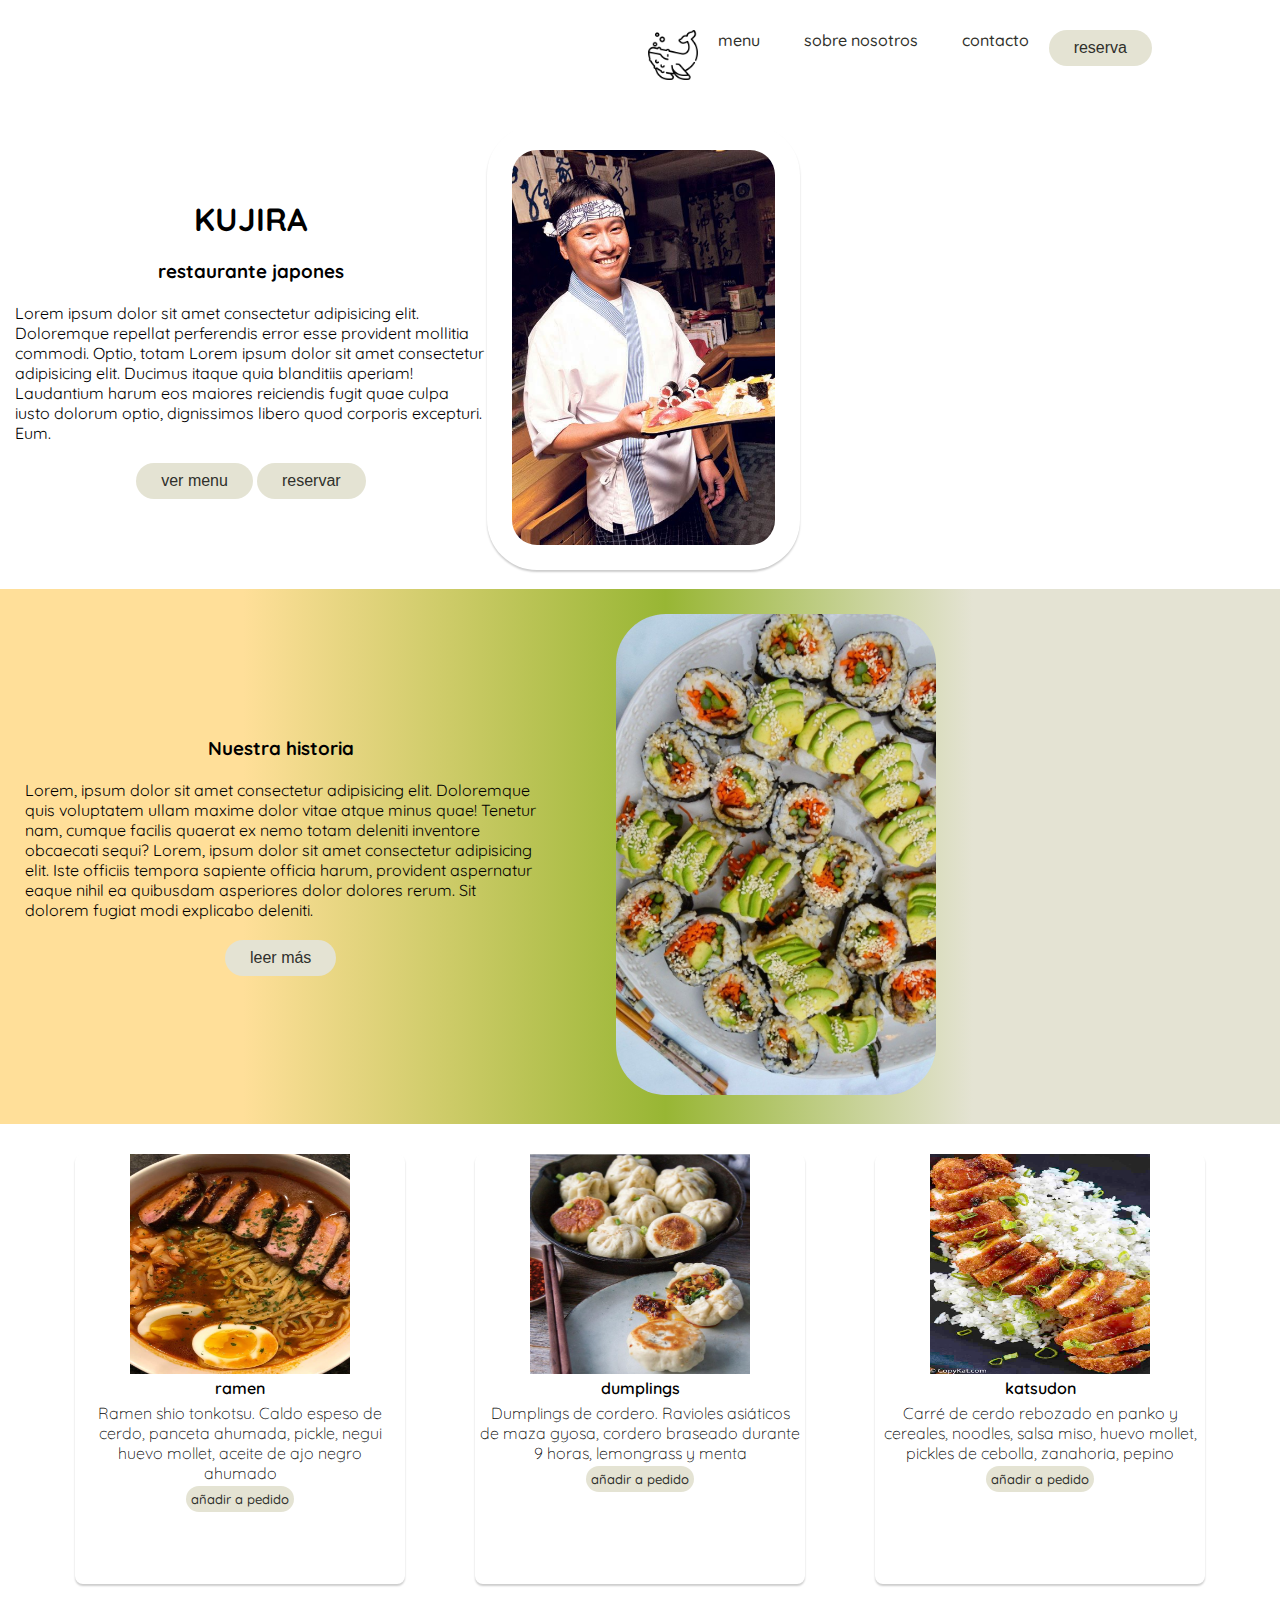
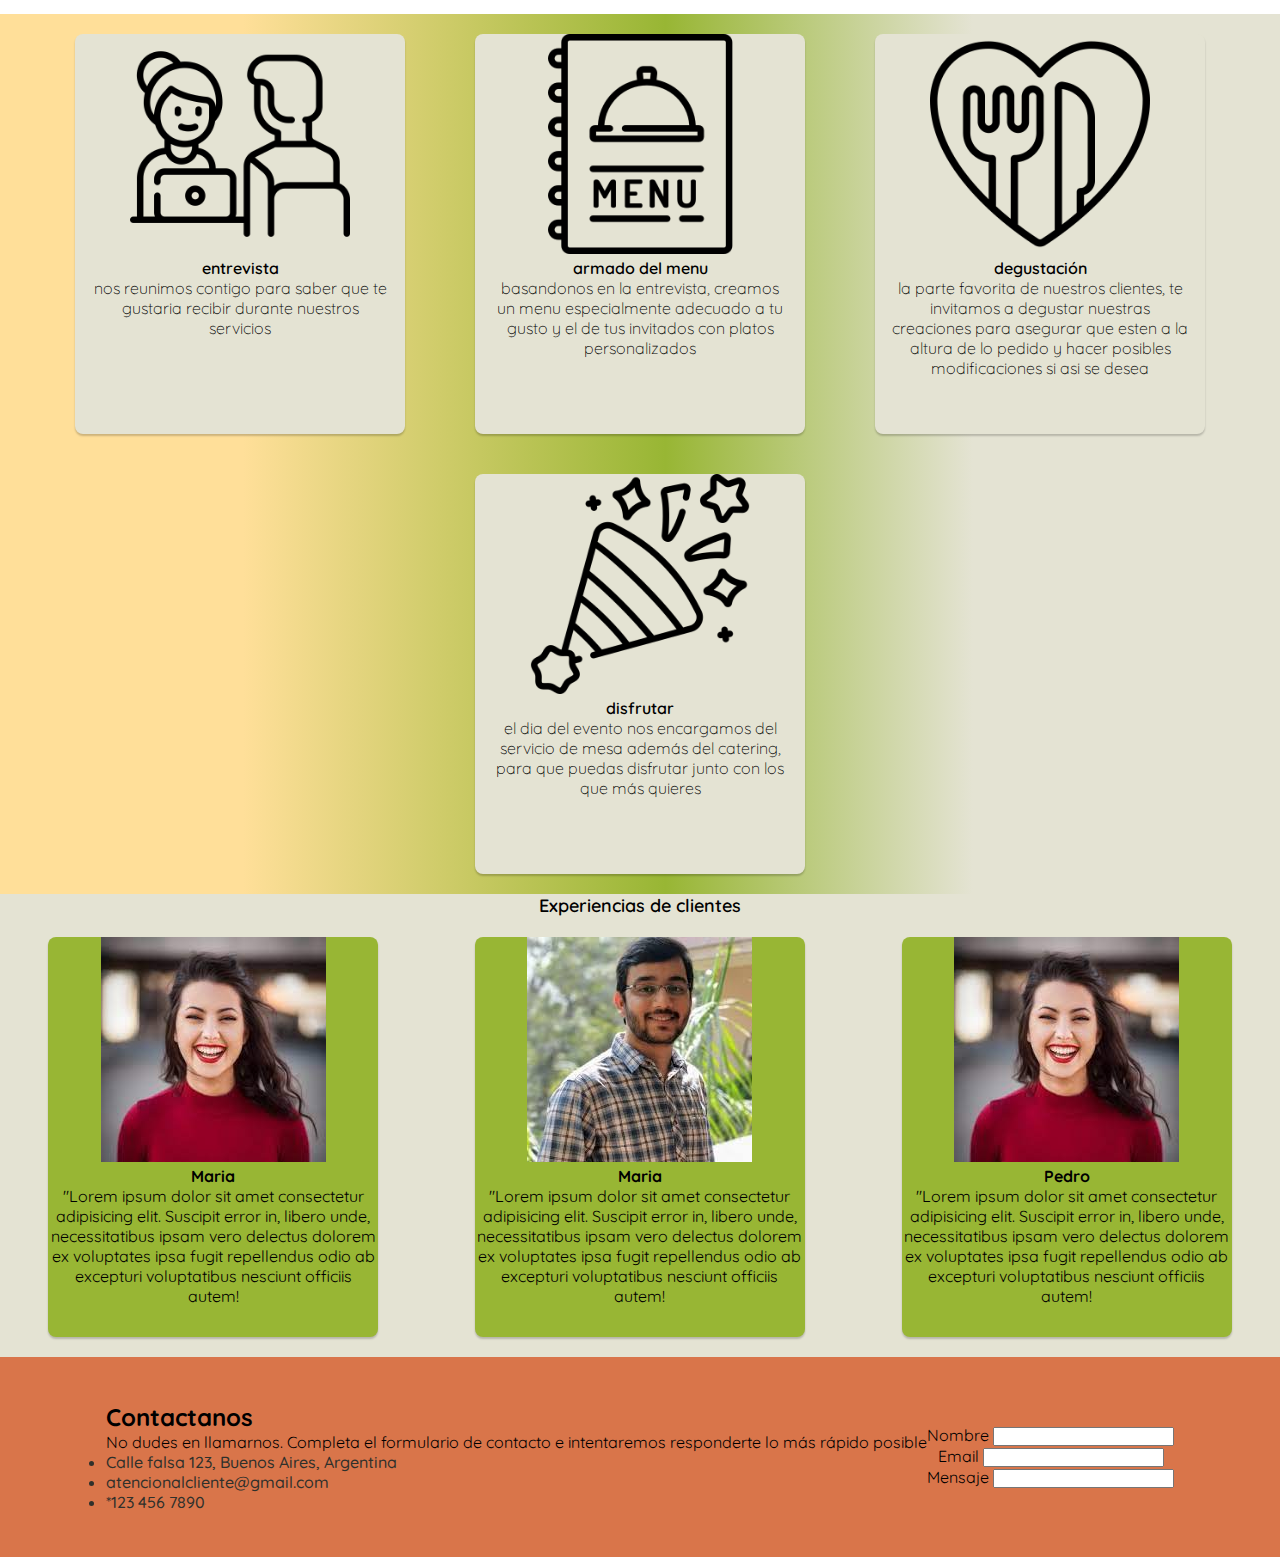
==== index.html @ 1b97daef "Add files via upload" ====
<!DOCTYPE html>
<html lang="en">
<head>
    <meta charset="UTF-8">
    <meta http-equiv="X-UA-Compatible" content="IE=edge">
    <meta name="viewport" content="width=device-width, initial-scale=1.0">
    <link rel="stylesheet" href="./style.css">
    <title>KUJIRA</title>
<body>  
<header>
    <img src="./imagenes/ballena.png" alt="logo" class="logo">
    <nav>
        <ul class="nav-items">
            <li><a href="#">menu</a></li>
            <li><a href="#">sobre nosotros</a></li>
            <li><a href="#">contacto</a></li>
        </ul>
    </nav>
    <a href="#" class="reserva"><button>reserva</button></a>
</header>
    <!-- introducción a la organización. Imágen, slogan botón call to action y learn more -->
<section class="introduccion">
    <div class="titular">
        <h1>KUJIRA</h1>
        <h3>restaurante japones</h3>
        <p>Lorem ipsum dolor sit amet consectetur adipisicing elit. Doloremque repellat perferendis error esse provident mollitia commodi. Optio, totam Lorem ipsum dolor sit amet consectetur adipisicing elit. Ducimus itaque quia blanditiis aperiam! Laudantium harum eos maiores reiciendis fugit quae culpa iusto dolorum optio, dignissimos libero quod corporis excepturi. Eum.</p>
        <div class="botones">
            <a href="#"><button>ver menu</button></a>
            <a href="#"><button>reservar</button></a>
        </div>
    </div>
    <div>
        <img src="./imagenes/chef.jpg" alt="chef">
    </div>
</section>
    <!-- breve introducción en 3 o 4 lineas (valores de equipo, trabajos que inspiran, potenciales clientes, experiencia que brindamos) -->
    <section class="organizacion">
    <div class="historia">
        <div class="titular">
            <h3 class="subtitulo">Nuestra historia</h3>
        <p>
            Lorem, ipsum dolor sit amet consectetur adipisicing elit. Doloremque quis voluptatem ullam maxime dolor vitae atque minus quae! Tenetur nam, cumque facilis quaerat ex nemo totam deleniti inventore obcaecati sequi? Lorem, ipsum dolor sit amet consectetur adipisicing elit. Iste officiis tempora sapiente officia harum, provident aspernatur eaque nihil ea quibusdam asperiores dolor dolores rerum. Sit dolorem fugiat modi explicabo deleniti.
        </p>
        <div class="botones">
            <button type="submit" class="boton">leer más</button>
        </div>
        </div>
        <div>
            <img src="./imagenes/tabla suhi.jpg" alt="producto" class="producto">
        </div>
    </div>
    </section>
    <!-- nuestras ventajas, 3 beneficios -->
    <div class="conteiner">
        <div class="card">
            <img src="./imagenes/ramen.jpg" alt="ramen">
            <h4>ramen</h4>
            <p>Ramen shio tonkotsu. Caldo espeso de cerdo, panceta ahumada, pickle, negui huevo mollet, aceite de ajo negro ahumado</p>
            <a href="#">añadir a pedido</a>
        </div>

        <div class="card">
            <img src="./imagenes/dumplings.png" alt="dumplings">
            <h4>dumplings</h4>
            <p>Dumplings de cordero. Ravioles asiáticos de maza gyosa, cordero braseado durante 9 horas, lemongrass y menta</p>
            <a href="#">añadir a pedido</a>
        </div>

        <div class="card">
            <img src="./imagenes/katsudon.png" alt="katsudon">
            <h4>katsudon</h4>
            <p>Carré de cerdo rebozado en panko y cereales, noodles, salsa miso, huevo mollet, pickles de cebolla, zanahoria, pepino</p>
            <a href="#">añadir a pedido</a>
        </div>
    </div>
    <!-- como trabajamos -->
    <section class="como-trabajamos">
        <div class="conteiner">
            <div class="tarjeta">
                <img src="./imagenes/entrevista.png" alt="entrevista con clientes">
                <h4>entrevista</h4>
                <p>nos reunimos contigo para saber que te gustaria recibir durante
                    nuestros servicios</p>
            </div>

            <div class="tarjeta">
                <img src="./imagenes/menu.png" alt="menu">
                <h4>armado del menu</h4>
                <p>basandonos en la entrevista, creamos un menu especialmente adecuado a tu gusto y el de tus invitados con platos personalizados</p>
            </div>

            <div class="tarjeta">
                <img src="./imagenes/degustacion.png" alt="degustacion">
                <h4>degustación</h4>
                <p>la parte favorita de nuestros clientes, te invitamos a degustar nuestras creaciones para asegurar que esten a la altura de lo pedido y hacer posibles modificaciones si asi se desea</p>
            </div>

            <div class="tarjeta">
                <img src="./imagenes/disfrutar.png" alt="celebracion">
                <h4>disfrutar</h4>
                <p>el dia del evento nos encargamos del servicio de mesa además del catering, para que puedas disfrutar junto con los que más quieres</p>
            </div>
        </div>
    </section>
    <!-- clientes -->
<section>
    <h3 class="experiencia">Experiencias de clientes</h3>
    <div class="clientes">
        <div class="tarjeta">
            <img src="./imagenes/maria.jpg" alt="Maria">
            <h4>Maria</h4>
            <p>"Lorem ipsum dolor sit amet consectetur adipisicing elit. Suscipit error in, libero unde, necessitatibus ipsam vero delectus dolorem ex voluptates ipsa fugit repellendus odio ab excepturi voluptatibus nesciunt officiis autem!</p>
        </div>
        <div class="tarjeta">
            <img src="./imagenes/pedro.jpg" alt="pedro">
            <h4>Maria</h4>
            <p>"Lorem ipsum dolor sit amet consectetur adipisicing elit. Suscipit error in, libero unde, necessitatibus ipsam vero delectus dolorem ex voluptates ipsa fugit repellendus odio ab excepturi voluptatibus nesciunt officiis autem!</p>
        </div>
        <div class="tarjeta">
            <img src="./imagenes/maria.jpg" alt="maria">
            <h4>Pedro</h4>
            <p>"Lorem ipsum dolor sit amet consectetur adipisicing elit. Suscipit error in, libero unde, necessitatibus ipsam vero delectus dolorem ex voluptates ipsa fugit repellendus odio ab excepturi voluptatibus nesciunt officiis autem!</p>
        </div>
        </div>
    </div>
</section>
    <!-- contacto -->
    <section>
        <div class="contacto">
            <div class="datos">
                <h2>Contactanos</h2>
                <p>No dudes en llamarnos. Completa el formulario de contacto e intentaremos responderte lo más rápido posible</p>
                <ul>
                    <li>Calle falsa 123, Buenos Aires, Argentina</li>
                    <li>atencionalcliente@gmail.com</li>
                    <li>*123 456 7890</li>
                </ul>
            </div>
            <div>
                <form class="formulario">
                    <label class="etiqueta"> Nombre <input type="text"></label>
                    <label class="etiqueta"> Email <input type="text"></label>
                    <label class="etiqueta"> Mensaje <input type="text"></label>
                </form>
            </div>
        </div>
    </section>
</body>
</html>
---- style.css ----
@import url('https://fonts.googleapis.com/css2?family=Quicksand:wght@300;400;600&display=swap');


* {
    padding: 0;
    margin: 0;
    box-sizing: border-box;
}
@media (min-width: 1024px)
:root{
    --salmon: #D9754A;
    --negro: #2F302B;
    --alga: #337357;
    --verde: #98B634;
    --gris: #E4E3D3;
    --beige: #FFDF99;
}


body {
    font-family: "Quicksand", "sans-serif";
}
/* navbar */
li, a, button {
font-weight: 500;
font-size: 16px;
color: #2F302B;
text-decoration: none;
}
header {
    display: flex;
    justify-content: flex-end;
    align-items: space-between;
    padding: 30px 10%;
}

.logo {
    cursor: pointer;
    height: auto;
    width: 50px;
    justify-content: flex-start;
}
.nav-items {
    list-style: none;
}
.nav-items li {
    display: inline-block;
    padding: 0px 20px;
}
.nav-items li a:hover {
    color: #98B634;
}
button {
    padding: 9px 25px;
    background-color: #E4E3D3;
    border: none;
    border-radius: 50px;
    cursor: pointer;
}
button:hover {
    background-color: #D9754A;
}
/* intro a la organizacion */
.introduccion {
    width: 80%;
    height: auto;
    display: flex;
    justify-content: flex-end;
    align-items: center;
    padding: 15px;
    margin: 15px, 25px;
}
.titular {
    width: 50%;
    display: flex;
    flex-direction: column;
    justify-content: center;
    align-items: center;
    gap: 20px;
}
.introduccion img {
    width: 60%;
    height: auto;
    padding: 25px;
    border-radius: 50px;
    box-shadow: 0 2px 2px 0 rgba(0, 0, 0, 0.2);
}

/* historia */
.organizacion {
    background: rgb(255,223,153);
background: linear-gradient(90deg, rgba(255,223,153,1) 19%, rgba(152,182,52,1) 52%, rgba(228,227,211,1) 76%);
}
.historia {
    display: flex;
    justify-content: flex-start;
    align-items: center;
    padding: 25px;
    gap: 80px;
}
.historia img {
    width: 50%;
    height: auto;
    justify-content: flex-end;
    border-radius: 50px;
}
/* tarjetas comida */
.conteiner {
    width: 100%;
    max-width: 1200px;
    height: 500px;
    display: flex;
    flex-wrap: wrap;
    justify-content: center;
    margin: auto;
}
.conteiner .card{
width: 330px;
height: 430px;
border-radius: 8px;
box-shadow: 0 2px 2px rgba(0, 0, 0, 0.2);
overflow: hidden;
margin: 30px; 
text-align: center;
transition: all 0.25s;
}
.conteiner .card:hover {
    transform: translateY(-15px);
    box-shadow: 0 12px 16px rgba(0, 0, 0, 0.2);
}
.conteiner .card img{
    width: 220px;
    height: 220px;
}
.conteiner .card h4{
    font-weight: 600;
}
.conteiner .card p{
    padding: 5px;
    font-size: 16px;
    font-weight: 300;
}
.conteiner .card a{
    font-weight: 500;
    padding: 5px;
    text-decoration: none;
    border: none;
    border-radius: 50px;
    color: #2F302B;
    background-color: #E4E3D3;
    text-align: center;
    font-size: small;
}
/* como trabajamos */
.como-trabajamos {
    display: flex;
    flex-direction: column;
    justify-content: flex-start;
    align-items: space-between;
    background: rgb(255,223,153);
background: linear-gradient(90deg, rgba(255,223,153,1) 19%, rgba(152,182,52,1) 52%, rgba(228,227,211,1) 76%);
}
.conteiner {
    display: flex;
    flex-direction: row;
    justify-content: space-around;
    align-items: center;
    width: 100%;
    height: auto;
}
.conteiner .tarjeta {
    width: 330px;
    height: 400px;
    border-radius: 8px;
    box-shadow: 0 2px 2px rgba(0, 0, 0, 0.2);
    overflow: hidden;
    background-color: #E4E3D3;
    margin: 20px;
    text-align: center;
    transition: all 0.25s;
}
.conteiner .tarjeta:hover {
    box-shadow: 0 12px 16px rgba(0, 0, 0, 0.2);
}
.conteiner .tarjeta h4 {
    font-weight: 600;
}
.conteiner .tarjeta p {
    padding: 0 1rem;
    font-size: 16px;
    font-weight: 300;
}
.conteiner .tarjeta img {
    width: 220px;
    height: 220px;
}
/* clientes */
.clientes {
    display: flex;
    flex-direction: row;
    justify-content: space-around;
    align-items: center;
    width: 100%;
    height: auto;
    background-color: #E4E3D3;
}
.clientes .tarjeta {
    width: 330px;
    height: 400px;
    border-radius: 8px;
    box-shadow: 0 2px 2px rgba(0, 0, 0, 0.2);
    overflow: hidden;
    background-color: #98B634;
    margin: 20px;
    text-align: center;
    transition: all 0.25s;
}
.contenedor .tarjeta p{
    padding: 0 1rem;
    font-size: 16px;
    font-weight: 300;
}
.contenedor .tarjeta img {
    width: 220px;
    height: 220px;
}
.experiencia {
    text-align: center;
    background-color: #E4E3D3;
    font-size: large;
    font-weight: 600;
}
/* contacto */
.contacto {
    width: 100%;
    height: 200px;
    display: flex;
    justify-content: center;
    align-items: center;
    background-color: #D9754A;
}
.datos {
    align-items: center;
}
.formulario {
    display: flex;
    flex-direction: column;
    justify-content: flex-start;
    align-items: center;
}
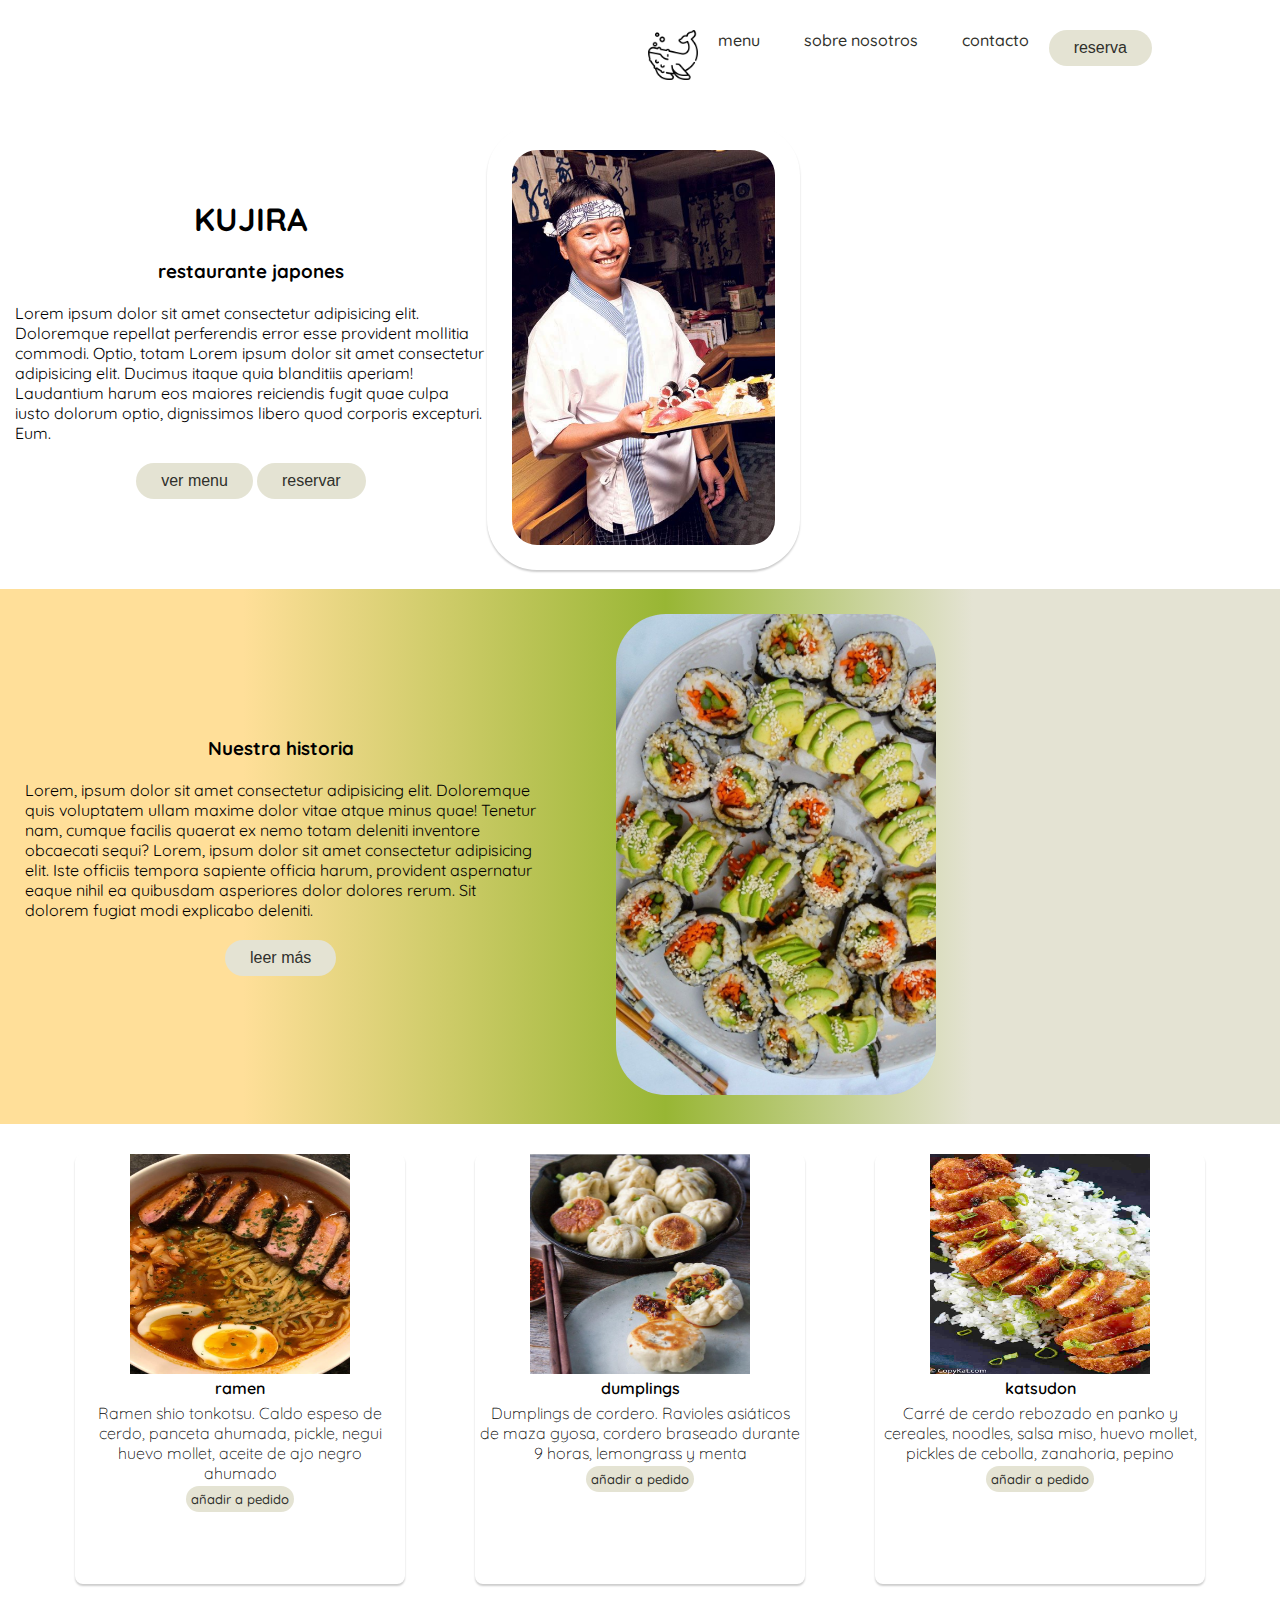
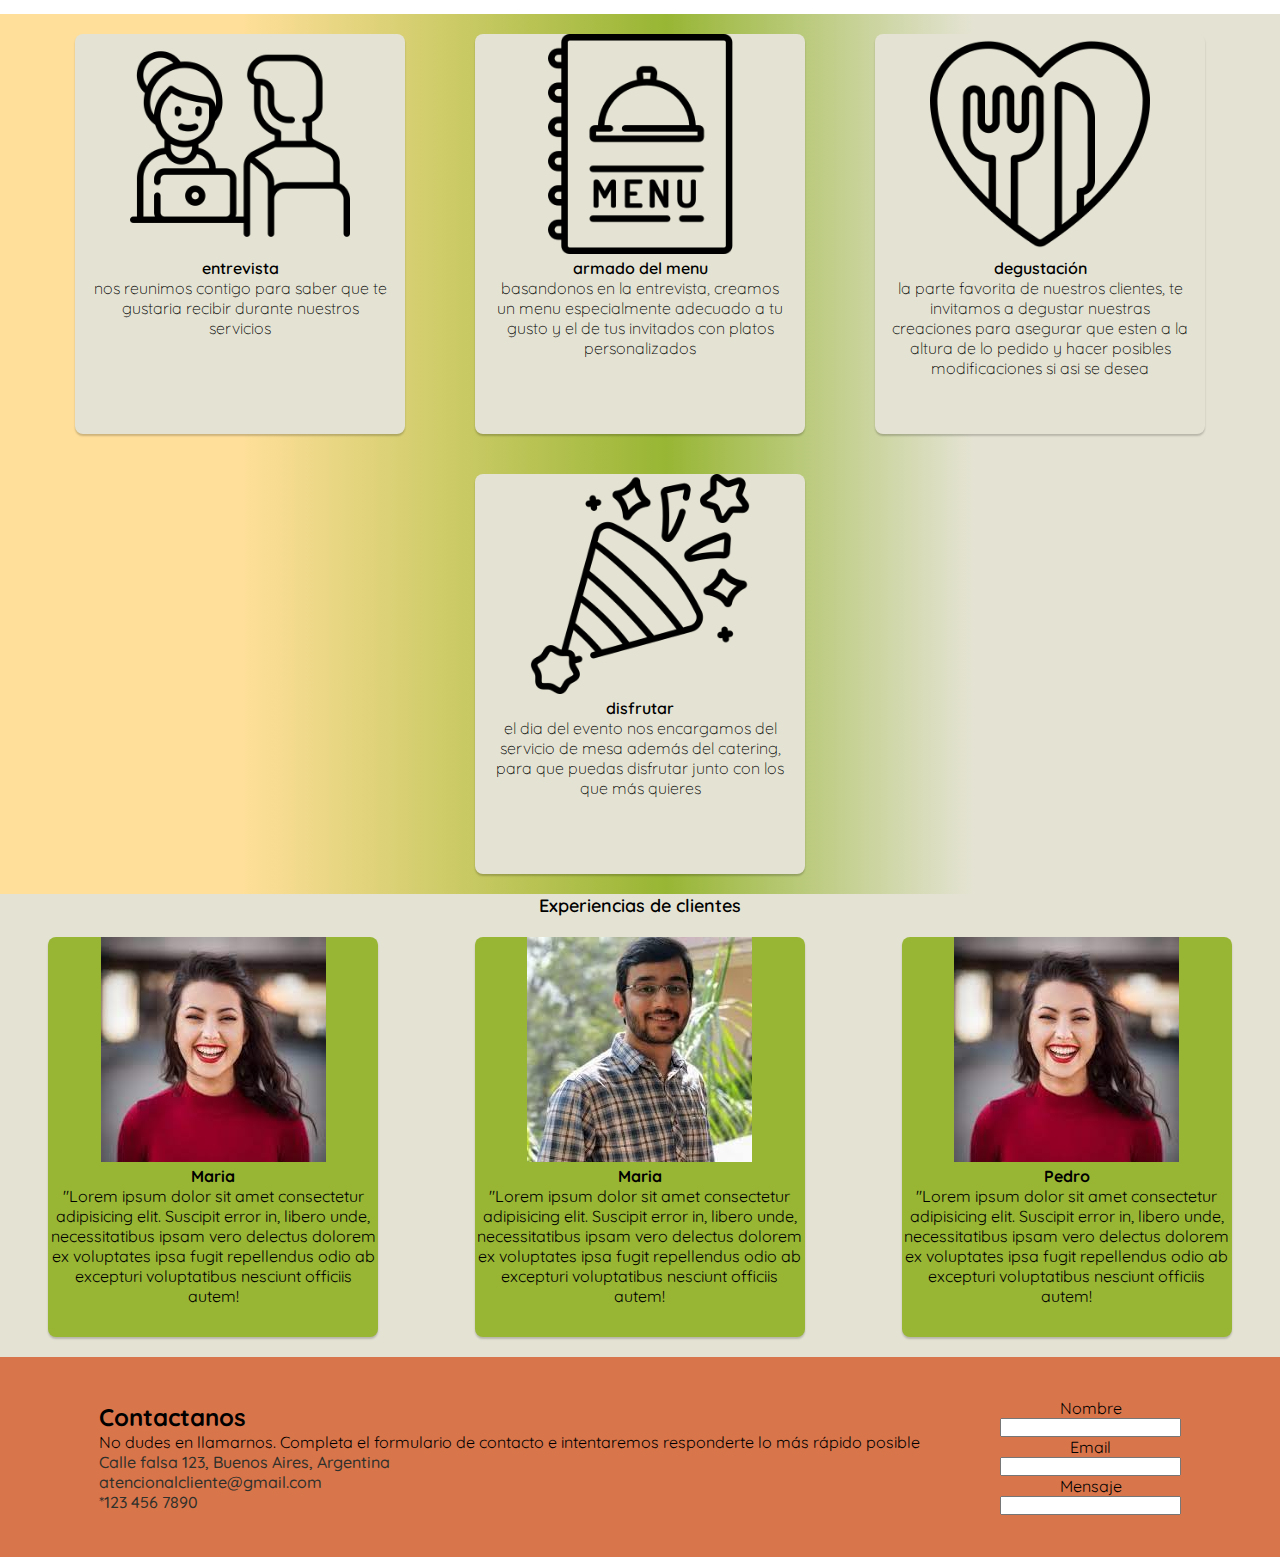
==== commit 9c8b71ab: "Add files via upload" ====
--- a/index.html
+++ b/index.html
@@ -138,9 +138,9 @@
             </div>
             <div>
                 <form class="formulario">
-                    <label class="etiqueta"> Nombre <input type="text"></label>
-                    <label class="etiqueta"> Email <input type="text"></label>
-                    <label class="etiqueta"> Mensaje <input type="text"></label>
+                    <label class="etiqueta"> Nombre </label> <input type="text">
+                    <label class="etiqueta"> Email </label> <input type="text">
+                    <label class="etiqueta"> Mensaje </label> <input type="text">
                 </form>
             </div>
         </div>
--- a/style.css
+++ b/style.css
@@ -238,13 +238,16 @@
     justify-content: center;
     align-items: center;
     background-color: #D9754A;
-}
-.datos {
-    align-items: center;
+    gap: 80px;
+}
+.datos ul {
+    list-style: none;
+    gap: 10px;
 }
 .formulario {
     display: flex;
     flex-direction: column;
-    justify-content: flex-start;
-    align-items: center;
+    justify-content: center;
+    align-items: center;
+    text-align: start;
 }